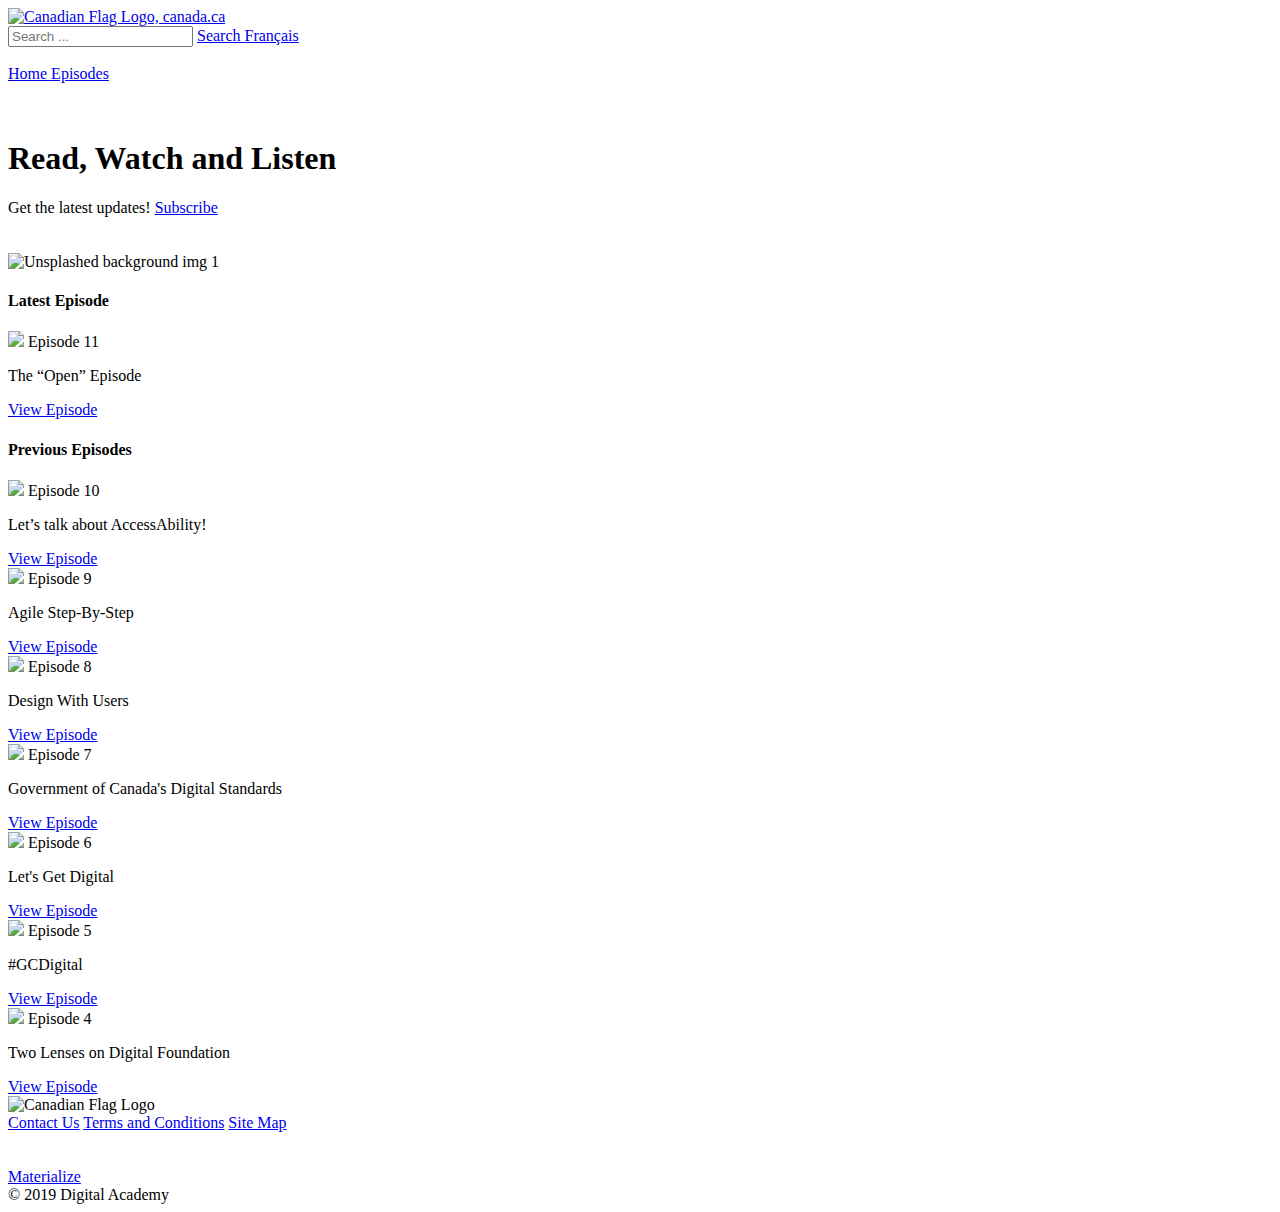
==== index.html @ 78cbc4dc "Create index.html" ====
<!DOCTYPE html>
<html lang="en">

<head>
    <meta http-equiv="Content-Type" content="text/html; charset=UTF-8" />
    <meta name="viewport" content="width=device-width, initial-scale=1" />
    <title>Busrides - Trajetsenbus</title>

    <!-- CSS  -->
    <link href="https://fonts.googleapis.com/icon?family=Material+Icons" rel="stylesheet">
    <link href="static/css/materialize.css" type="text/css" rel="stylesheet" media="screen,projection" />
    <link href="static/css/style.css" type="text/css" rel="stylesheet" media="screen,projection" />
</head>

<body>
    <nav class="white" role="navigation" id="root" name="root">
        <div class="nav-wrapper-top container ">
            <div class="col s4">
                <a id="logo-container" href="#" class="brand-logo">
                    <img src="static/images/GoC_Logo.png" alt="Canadian Flag Logo, canada.ca" id="goc_logo">
                </a>
            </div>
            <div class="nav-wrapper-top right">
                <div class="search-field-wrapper">
                    <input type="search" class="search-field" id="search_box" placeholder="Search ..." value=""
                        title="Search for:">
                    <a href="#" id="search-button" class="btn-small waves-effect waves-light white grey-text">
                        Search
                    </a>
                    <a href="#" id="language-button" class="btn-small waves-effect waves-light black margined-button">
                        Français
                    </a>
                </div>
            </div>
        </div>
        <br>
        <div class="nav-wrapper-bottom container ">
            <div class="nav-wrapper-bottom right">
                <div class="search-field-wrapper">
                    <a href="#" id="home-button" class="btn-flat underlined-button white black-text margined-button">
                        Home
                    </a>
                    <a href="#" id="episodes-button"
                        class="btn-flat underlined-button white black-text margined-button">
                        Episodes
                    </a>
                </div>
            </div>
        </div>
    </nav>

    <div id="index-banner" class="parallax-container">
        <div class="section no-pad-bot">
            <div class="container">
                <br><br>
                <h1 class="header center white-text">Read, Watch and Listen</h1>
                <div class="row center">
                    Get the latest updates!
                    <a href="#" id="subscribe-button"
                        class="btn-small waves-effect waves-light black underlined-button margined-button">
                        Subscribe
                    </a>
                </div>
                <br><br>

            </div>
        </div>
        <div class="parallax"><img src="static/images/BR_Home_Background.png" alt="Unsplashed background img 1"></div>
    </div>

    <div id="recent_episode" name="recent_episode" class="container">
        <div class="section center">

            <div class="row">
                <div class="col s12 center">
                    <h3><i class="mdi-content-send brown-text"></i></h3>
                    <h4>Latest Episode</h4>
                </div>
            </div>

            <!-- Most Recent Episode -->
            <div class="card">
                <div class="card-image">
                    <img src="static/images/background_episode_11.jpg">
                    <span class="card-title">Episode 11</span>
                </div>
                <div class="card-content">
                    <p>The “Open” Episode</p>
                </div>
                <div class="card-action">
                    <!--<a class="black-text underlined-button" href="#">View Episode</a>-->
                    <a href="#">View Episode</a>
                </div>
            </div>

            <div class="row">
                <div class="col s12 center">
                    <h3><i class="mdi-content-send brown-text"></i></h3>
                    <h4>Previous Episodes</h4>
                </div>
            </div>

            <!-- Second Most Recent Episode -->
            <div class="card small">
                <div class="card-image">
                    <img src="static/images/background_episode_10.png">
                    <span class="card-title">Episode 10</span>
                </div>
                <div class="card-content">
                    <p>Let’s talk about AccessAbility!</p>
                </div>
                <div class="card-action">
                    <a href="#">View Episode</a>
                </div>
            </div>

        </div>
    </div>

    <div id="episode_card" name="episode_card" class="container">
        <div class="section center">

            <!-- Begin Episode Cards-->
            <!-- Begin Row 1 -->
            <div class="row">
                <div class="col s4">
                    <div class="card small">
                        <div class="card-image">
                            <img src="static/images/background_episode_9.jpg">
                            <span class="card-title">Episode 9</span>
                        </div>
                        <div class="card-content">
                            <p>Agile Step-By-Step</p>
                        </div>
                        <div class="card-action">
                            <a href="#">View Episode</a>
                        </div>
                    </div>
                </div>
                <div class="col s4">
                    <div class="card small">
                        <div class="card-image">
                            <img src="static/images/background_episode_8.jpg">
                            <span class="card-title">Episode 8</span>
                        </div>
                        <div class="card-content">
                            <p>Design With Users</p>
                        </div>
                        <div class="card-action">
                            <a href="#">View Episode</a>
                        </div>
                    </div>
                </div>
                <div class="col s4">
                    <div class="card small">
                        <div class="card-image">
                            <img src="static/images/background_episode_7.jpg">
                            <span class="card-title">Episode 7</span>
                        </div>
                        <div class="card-content">
                            <p>Government of Canada's Digital Standards</p>
                        </div>
                        <div class="card-action">
                            <a href="#">View Episode</a>
                        </div>
                    </div>
                </div>
            </div>
            <!-- End Row 1 -->

            <!-- Begin Row 2 -->
            <div class="row">
                <div class="col s4">
                    <div class="card small">
                        <div class="card-image">
                            <img src="static/images/background_episode_6.jpg">
                            <span class="card-title">Episode 6</span>
                        </div>
                        <div class="card-content">
                            <p>Let's Get Digital</p>
                        </div>
                        <div class="card-action">
                            <a href="#">View Episode</a>
                        </div>
                    </div>
                </div>
                <div class="col s4">
                    <div class="card small">
                        <div class="card-image">
                            <img src="static/images/background_episode_5.jpg">
                            <span class="card-title">Episode 5</span>
                        </div>
                        <div class="card-content">
                            <p>#GCDigital</p>
                        </div>
                        <div class="card-action">
                            <a href="#">View Episode</a>
                        </div>
                    </div>
                </div>
                <div class="col s4">
                    <div class="card small">
                        <div class="card-image">
                            <img src="static/images/background_episode_4.jpg">
                            <span class="card-title">Episode 4</span>
                        </div>
                        <div class="card-content">
                            <p>Two Lenses on Digital Foundation</p>
                        </div>
                        <div class="card-action">
                            <a href="#">View Episode</a>
                        </div>
                    </div>
                </div>
            </div>
            <!-- End Row 2 -->
            <!-- End Episode Cards-->

        </div>
    </div>

    <footer class="page-footer black">
        <div class="footer-logo right">
            <img src="static/images/GoC_Footer.png" alt="Canadian Flag Logo">
        </div>
        <div class="container">
            <div class="row">
                <div class="col l6 s12">
                    <a class="brown-text text-lighten-3 underlined-button" href="#">Contact Us</a>
                    <a class="brown-text text-lighten-3 underlined-button margined-button" href="#">Terms and
                        Conditions</a>
                    <a class="brown-text text-lighten-3 underlined-button margined-button" href="#">Site Map</a>
                    <br>
                    <br>
                    <br>
                    <a class="brown-text text-lighten-3" href="http://materializecss.com">Materialize</a>
                </div>
            </div>
            <div class="footer-copyright">
                &copy; 2019 Digital Academy
            </div>
        </div>
    </footer>


    <!-- MATERIALIZE CSS SCROLL TO TOP BUTTON -->
    <!--
    <div class="fixed-action-btn">
        <a href="#root" class="btn-floating btn-large purple">
            <i class="large material-icons">arrow_upward</i>
        </a>
    </div>
    -->

    <!--  Scripts-->
    <script src="https://code.jquery.com/jquery-2.1.1.min.js"></script>
    <script src="static/js/materialize.js"></script>
    <script src="static/js/init.js"></script>
</body>

</html>
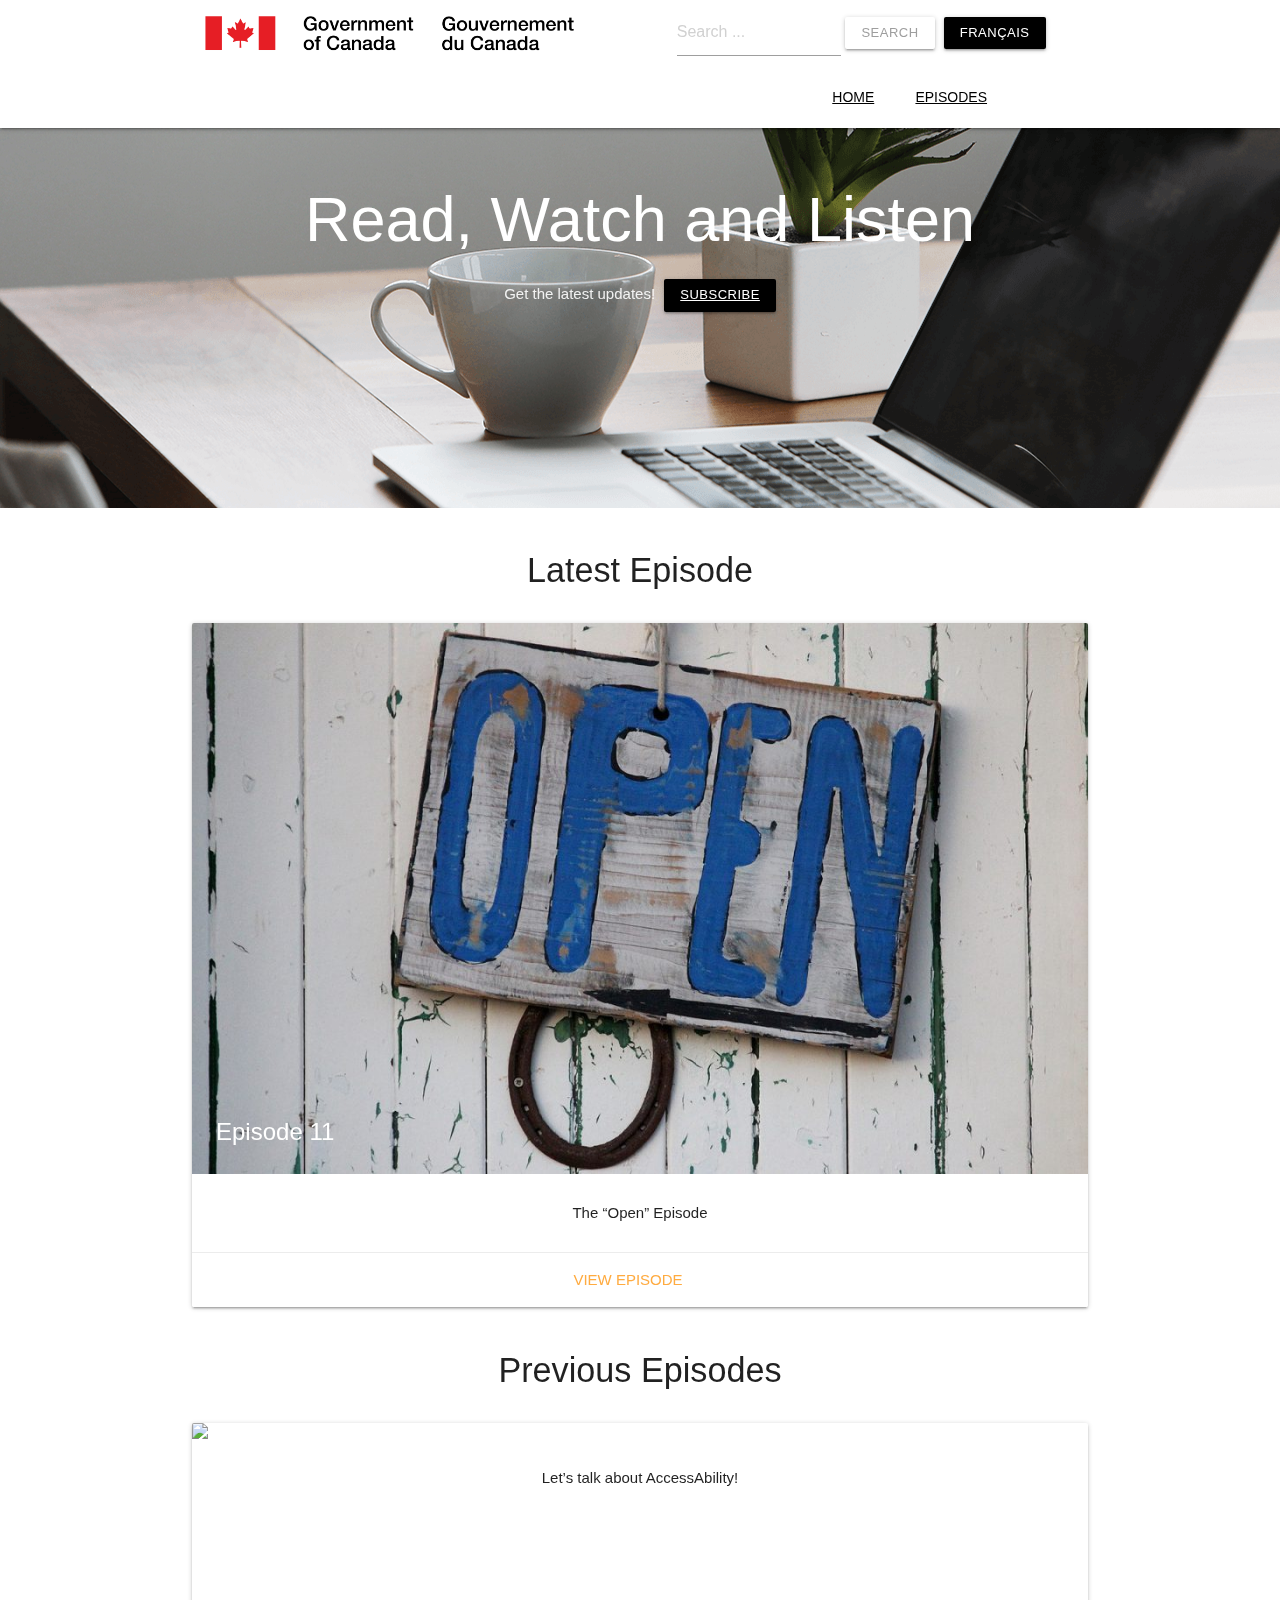
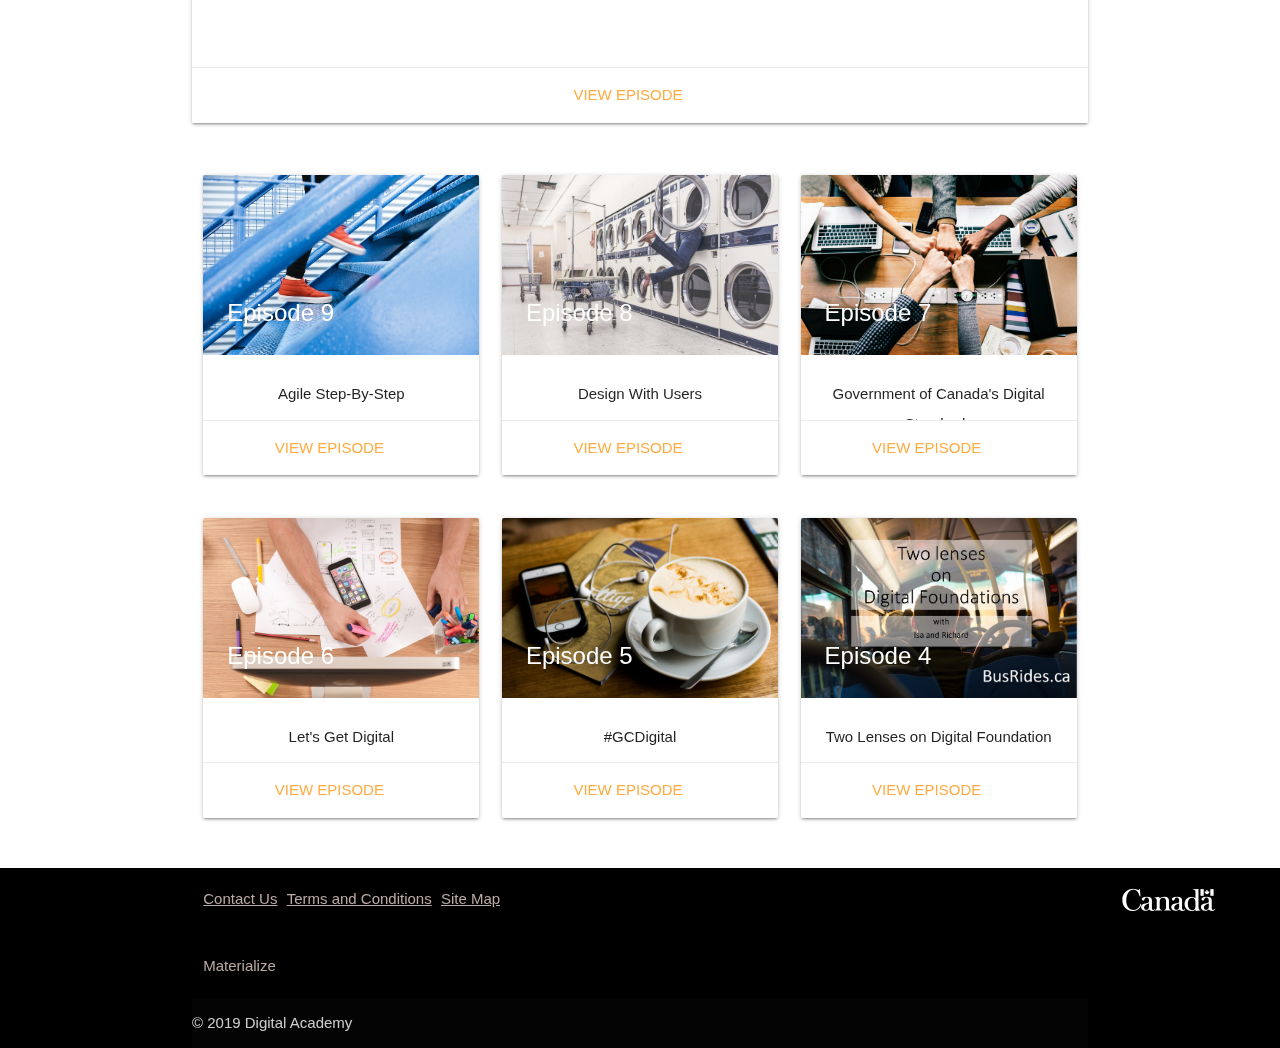
==== commit 862c2a23: "update links to real file" ====
--- a/index.html
+++ b/index.html
@@ -16,7 +16,7 @@
     <nav class="white" role="navigation" id="root" name="root">
         <div class="nav-wrapper-top container ">
             <div class="col s4">
-                <a id="logo-container" href="#" class="brand-logo">
+                <a id="logo-container" href="www.canada.ca" class="brand-logo">
                     <img src="static/images/GoC_Logo.png" alt="Canadian Flag Logo, canada.ca" id="goc_logo">
                 </a>
             </div>
@@ -37,10 +37,10 @@
         <div class="nav-wrapper-bottom container ">
             <div class="nav-wrapper-bottom right">
                 <div class="search-field-wrapper">
-                    <a href="#" id="home-button" class="btn-flat underlined-button white black-text margined-button">
+                    <a href="index.html" id="home-button" class="btn-flat underlined-button white black-text margined-button">
                         Home
                     </a>
-                    <a href="#" id="episodes-button"
+                    <a href="busrides_en_episodes.html" id="episodes-button"
                         class="btn-flat underlined-button white black-text margined-button">
                         Episodes
                     </a>
@@ -89,7 +89,7 @@
                 </div>
                 <div class="card-action">
                     <!--<a class="black-text underlined-button" href="#">View Episode</a>-->
-                    <a href="#">View Episode</a>
+                    <a href="busrides_en_episode7.html">View Episode</a>
                 </div>
             </div>
 
@@ -110,7 +110,7 @@
                     <p>Let’s talk about AccessAbility!</p>
                 </div>
                 <div class="card-action">
-                    <a href="#">View Episode</a>
+                    <a href"busrides_en_episode7.html">View Episode</a>
                 </div>
             </div>
 
@@ -133,7 +133,7 @@
                             <p>Agile Step-By-Step</p>
                         </div>
                         <div class="card-action">
-                            <a href="#">View Episode</a>
+                            <a href="busrides_en_episode7.html">View Episode</a>
                         </div>
                     </div>
                 </div>
@@ -147,7 +147,7 @@
                             <p>Design With Users</p>
                         </div>
                         <div class="card-action">
-                            <a href="#">View Episode</a>
+                            <a href="busrides_en_episode7.html">View Episode</a>
                         </div>
                     </div>
                 </div>
@@ -161,7 +161,7 @@
                             <p>Government of Canada's Digital Standards</p>
                         </div>
                         <div class="card-action">
-                            <a href="#">View Episode</a>
+                            <a href="busrides_en_episode7.html">View Episode</a>
                         </div>
                     </div>
                 </div>
@@ -180,7 +180,7 @@
                             <p>Let's Get Digital</p>
                         </div>
                         <div class="card-action">
-                            <a href="#">View Episode</a>
+                            <a href="busrides_en_episode7.html">View Episode</a>
                         </div>
                     </div>
                 </div>
@@ -194,7 +194,7 @@
                             <p>#GCDigital</p>
                         </div>
                         <div class="card-action">
-                            <a href="#">View Episode</a>
+                            <a href="busrides_en_episode7.html">View Episode</a>
                         </div>
                     </div>
                 </div>
@@ -208,7 +208,7 @@
                             <p>Two Lenses on Digital Foundation</p>
                         </div>
                         <div class="card-action">
-                            <a href="#">View Episode</a>
+                            <a href="busrides_en_episode7.html">View Episode</a>
                         </div>
                     </div>
                 </div>
--- a/static/css/style.css
+++ b/static/css/style.css
@@ -0,0 +1,89 @@
+/* Custom Stylesheet */
+/**
+ * Use this file to override Materialize files so you can update
+ * the core Materialize files in the future
+ *
+ * Made By MaterializeCSS.com
+ */
+
+nav ul a,
+nav .brand-logo {
+  color: #444;
+}
+
+p {
+  line-height: 2rem;
+}
+
+.sidenav-trigger {
+  color: #26a69a;
+}
+
+.parallax-container {
+  min-height: 380px;
+  line-height: 0;
+  height: auto;
+  color: rgba(255,255,255,.9);
+}
+  .parallax-container .section {
+    width: 100%;
+  }
+
+@media only screen and (max-width : 992px) {
+  .parallax-container .section {
+    position: absolute;
+    top: 40%;
+  }
+  #index-banner .section {
+    top: 10%;
+  }
+}
+
+@media only screen and (max-width : 600px) {
+  #index-banner .section {
+    top: 0;
+  }
+}
+
+.icon-block {
+  padding: 0 15px;
+}
+.icon-block .material-icons {
+  font-size: inherit;
+}
+
+footer.page-footer {
+  margin: 0;
+}
+
+#goc_logo{
+  width: 400px;
+}
+
+#search_box{
+  width: 40%;
+}
+
+.right{
+  float: right;
+}
+
+#root{
+  height: 128px;
+}
+
+.footer-logo{
+  padding-right: 5%;
+}
+
+.nav-wrapper-bottom{
+  padding-right: 4%;
+}
+
+.margined-button{
+  margin-left: 5px;
+}
+
+.underlined-button{
+  text-decoration:underline;
+}